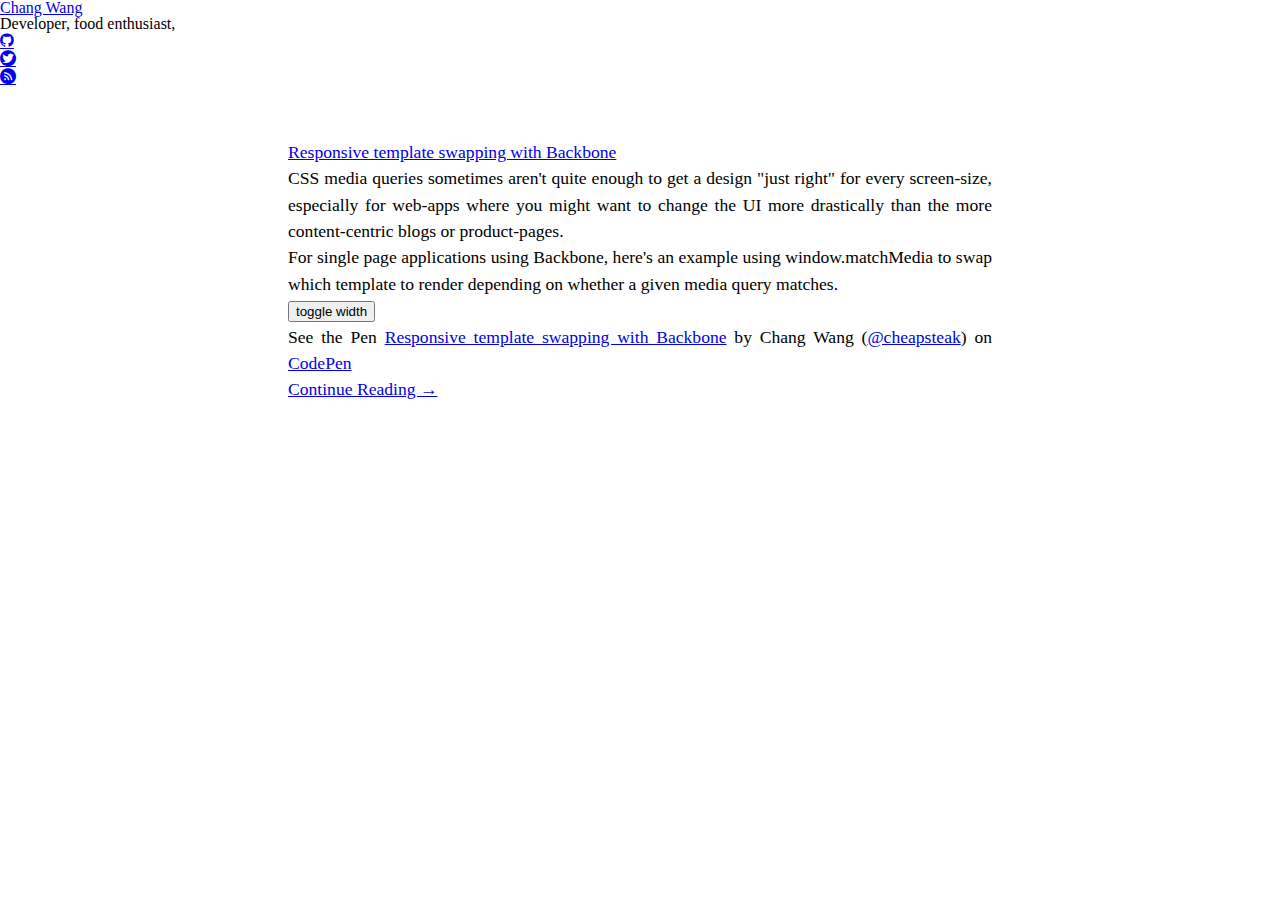
==== index.html @ 0e1cead6 "initial commit" ====
<!DOCTYPE html>
<html lang="en-us">
<head>
  <meta charset="utf-8">
  <meta http-equiv="X-UA-Compatible" content="IE=edge,chrome=1">
  <title>Guides and musings of a front end developer</title>
  <meta name="author" content="Chang Wang" />
  <link rel="stylesheet" href="/css/syntax.css" type="text/css" />
  <link rel="stylesheet" href="/css/screen.css" type="text/css" media="screen, projection" />

   <!-- Typekit -->
   <!--
   <script type="text/javascript" src="http://use.typekit.com/jpd0pfm.js"></script>
   <script type="text/javascript">try{Typekit.load();}catch(e){}</script>
    -->
  <script>
    (function(i,s,o,g,r,a,m){i['GoogleAnalyticsObject']=r;i[r]=i[r]||function(){
    (i[r].q=i[r].q||[]).push(arguments)},i[r].l=1*new Date();a=s.createElement(o),
    m=s.getElementsByTagName(o)[0];a.async=1;a.src=g;m.parentNode.insertBefore(a,m)
    })(window,document,'script','//www.google-analytics.com/analytics.js','ga');

    ga('create', 'UA-43310033-1', 'cheapsteak.net');
    ga('send', 'pageview');

  </script>
</head>
<body>
  <header class="header">
      <hgroup class="header-text">
        <h1 class="header-name"><a class="home-link" href="/">Chang Wang</a></h1>
        <h2 class="header-description">Developer, food enthusiast, </h2>
      </hgroup>
      <section class="header-social">
        <ul class="social-icons">
          <li class="github"><a class="icon-github" href="http://github.com/cheapsteak"></a></li>
          <li class="twitter"><a class="icon-twitter" href="http://twitter.com/cheapsteak"></a></li>
          <li class="rss"><a class="icon-rss" href="/atom.xml"></a> </li>
        </ul>
      </section>
  </header>

  <main class="main">
    <div id="home">
  <ul class="posts">
    
      <li>
        <header>
            <a href="/2013/09/13/responsive-template-swapping-with-backbone">Responsive template swapping with Backbone</a>
        </header>
        <section>
            <p>CSS media queries sometimes aren't quite enough to get a design "just right" for every screen-size, especially for web-apps where you might want to change the UI more drastically than the more content-centric blogs or product-pages.</p>

<p>For single page applications using Backbone, here's an example using <code>window.matchMedia</code> to swap which template to render depending on whether a given media query matches.</p>

<p><button class="class-toggler" data-target="#cp_embed_nBulI" data-class="expanded">toggle width</button></p>

<p data-height="350" data-theme-id="0" data-slug-hash="nBulI" data-user="cheapsteak" data-default-tab="result" class='codepen'>See the Pen <a href='http://codepen.io/cheapsteak/pen/nBulI'>Responsive template swapping with Backbone</a> by Chang Wang (<a href='http://codepen.io/cheapsteak'>@cheapsteak</a>) on <a href='http://codepen.io'>CodePen</a></p>


<script async src="http://codepen.io/assets/embed/ei.js"></script>


<p><script>window.jQuery || document.write('<script src="/js/jquery.min.js">\u003c\/script>')</script>
<script>
    $('.class-toggler').click(function () {
        var target = $(this).data('target'),
            className = $(this).data('class');
        $(target)
            .addClass('ease-in-out-back force-acceleration')
            .toggleClass(className);
        $(this).toggleClass('active');
    });
</script>

            <a class="read_more" title="Responsive template swapping with Backbone" href="/2013/09/13/responsive-template-swapping-with-backbone">Continue Reading →</a>
        </section>
      </li>
    
  </ul>
</div>

  </main>

</body>
</html>
---- css/syntax.css ----
.highlight .hll { background-color: #ffffcc }
.highlight .c { color: #008800; font-style: italic } /* Comment */
.highlight .err { border: 1px solid #FF0000 } /* Error */
.highlight .k { color: #AA22FF; font-weight: bold } /* Keyword */
.highlight .o { color: #666666 } /* Operator */
.highlight .cm { color: #008800; font-style: italic } /* Comment.Multiline */
.highlight .cp { color: #008800 } /* Comment.Preproc */
.highlight .c1 { color: #008800; font-style: italic } /* Comment.Single */
.highlight .cs { color: #008800; font-weight: bold } /* Comment.Special */
.highlight .gd { color: #A00000 } /* Generic.Deleted */
.highlight .ge { font-style: italic } /* Generic.Emph */
.highlight .gr { color: #FF0000 } /* Generic.Error */
.highlight .gh { color: #000080; font-weight: bold } /* Generic.Heading */
.highlight .gi { color: #00A000 } /* Generic.Inserted */
.highlight .go { color: #808080 } /* Generic.Output */
.highlight .gp { color: #000080; font-weight: bold } /* Generic.Prompt */
.highlight .gs { font-weight: bold } /* Generic.Strong */
.highlight .gu { color: #800080; font-weight: bold } /* Generic.Subheading */
.highlight .gt { color: #0040D0 } /* Generic.Traceback */
.highlight .kc { color: #AA22FF; font-weight: bold } /* Keyword.Constant */
.highlight .kd { color: #AA22FF; font-weight: bold } /* Keyword.Declaration */
.highlight .kn { color: #AA22FF; font-weight: bold } /* Keyword.Namespace */
.highlight .kp { color: #AA22FF } /* Keyword.Pseudo */
.highlight .kr { color: #AA22FF; font-weight: bold } /* Keyword.Reserved */
.highlight .kt { color: #00BB00; font-weight: bold } /* Keyword.Type */
.highlight .m { color: #666666 } /* Literal.Number */
.highlight .s { color: #BB4444 } /* Literal.String */
.highlight .na { color: #BB4444 } /* Name.Attribute */
.highlight .nb { color: #AA22FF } /* Name.Builtin */
.highlight .nc { color: #0000FF } /* Name.Class */
.highlight .no { color: #880000 } /* Name.Constant */
.highlight .nd { color: #AA22FF } /* Name.Decorator */
.highlight .ni { color: #999999; font-weight: bold } /* Name.Entity */
.highlight .ne { color: #D2413A; font-weight: bold } /* Name.Exception */
.highlight .nf { color: #00A000 } /* Name.Function */
.highlight .nl { color: #A0A000 } /* Name.Label */
.highlight .nn { color: #0000FF; font-weight: bold } /* Name.Namespace */
.highlight .nt { color: #008000; font-weight: bold } /* Name.Tag */
.highlight .nv { color: #B8860B } /* Name.Variable */
.highlight .ow { color: #AA22FF; font-weight: bold } /* Operator.Word */
.highlight .w { color: #bbbbbb } /* Text.Whitespace */
.highlight .mf { color: #666666 } /* Literal.Number.Float */
.highlight .mh { color: #666666 } /* Literal.Number.Hex */
.highlight .mi { color: #666666 } /* Literal.Number.Integer */
.highlight .mo { color: #666666 } /* Literal.Number.Oct */
.highlight .sb { color: #BB4444 } /* Literal.String.Backtick */
.highlight .sc { color: #BB4444 } /* Literal.String.Char */
.highlight .sd { color: #BB4444; font-style: italic } /* Literal.String.Doc */
.highlight .s2 { color: #BB4444 } /* Literal.String.Double */
.highlight .se { color: #BB6622; font-weight: bold } /* Literal.String.Escape */
.highlight .sh { color: #BB4444 } /* Literal.String.Heredoc */
.highlight .si { color: #BB6688; font-weight: bold } /* Literal.String.Interpol */
.highlight .sx { color: #008000 } /* Literal.String.Other */
.highlight .sr { color: #BB6688 } /* Literal.String.Regex */
.highlight .s1 { color: #BB4444 } /* Literal.String.Single */
.highlight .ss { color: #B8860B } /* Literal.String.Symbol */
.highlight .bp { color: #AA22FF } /* Name.Builtin.Pseudo */
.highlight .vc { color: #B8860B } /* Name.Variable.Class */
.highlight .vg { color: #B8860B } /* Name.Variable.Global */
.highlight .vi { color: #B8860B } /* Name.Variable.Instance */
.highlight .il { color: #666666 } /* Literal.Number.Integer.Long */
---- css/screen.css ----
/* line 17, C:/Ruby200-x64/lib/ruby/gems/2.0.0/gems/compass-0.12.2/frameworks/compass/stylesheets/compass/reset/_utilities.scss */
html, body, div, span, applet, object, iframe,
h1, h2, h3, h4, h5, h6, p, blockquote, pre,
a, abbr, acronym, address, big, cite, code,
del, dfn, em, img, ins, kbd, q, s, samp,
small, strike, strong, sub, sup, tt, var,
b, u, i, center,
dl, dt, dd, ol, ul, li,
fieldset, form, label, legend,
table, caption, tbody, tfoot, thead, tr, th, td,
article, aside, canvas, details, embed,
figure, figcaption, footer, header, hgroup,
menu, nav, output, ruby, section, summary,
time, mark, audio, video {
  margin: 0;
  padding: 0;
  border: 0;
  font: inherit;
  font-size: 100%;
  vertical-align: baseline;
}

/* line 22, C:/Ruby200-x64/lib/ruby/gems/2.0.0/gems/compass-0.12.2/frameworks/compass/stylesheets/compass/reset/_utilities.scss */
html {
  line-height: 1;
}

/* line 24, C:/Ruby200-x64/lib/ruby/gems/2.0.0/gems/compass-0.12.2/frameworks/compass/stylesheets/compass/reset/_utilities.scss */
ol, ul {
  list-style: none;
}

/* line 26, C:/Ruby200-x64/lib/ruby/gems/2.0.0/gems/compass-0.12.2/frameworks/compass/stylesheets/compass/reset/_utilities.scss */
table {
  border-collapse: collapse;
  border-spacing: 0;
}

/* line 28, C:/Ruby200-x64/lib/ruby/gems/2.0.0/gems/compass-0.12.2/frameworks/compass/stylesheets/compass/reset/_utilities.scss */
caption, th, td {
  text-align: left;
  font-weight: normal;
  vertical-align: middle;
}

/* line 30, C:/Ruby200-x64/lib/ruby/gems/2.0.0/gems/compass-0.12.2/frameworks/compass/stylesheets/compass/reset/_utilities.scss */
q, blockquote {
  quotes: none;
}
/* line 103, C:/Ruby200-x64/lib/ruby/gems/2.0.0/gems/compass-0.12.2/frameworks/compass/stylesheets/compass/reset/_utilities.scss */
q:before, q:after, blockquote:before, blockquote:after {
  content: "";
  content: none;
}

/* line 32, C:/Ruby200-x64/lib/ruby/gems/2.0.0/gems/compass-0.12.2/frameworks/compass/stylesheets/compass/reset/_utilities.scss */
a img {
  border: none;
}

/* line 116, C:/Ruby200-x64/lib/ruby/gems/2.0.0/gems/compass-0.12.2/frameworks/compass/stylesheets/compass/reset/_utilities.scss */
article, aside, details, figcaption, figure, footer, header, hgroup, menu, nav, section, summary {
  display: block;
}

@font-face {
  font-family: 'icomoon';
  src: url("fonts/icomoon.eot");
}

@font-face {
  font-family: 'icomoon';
  src: url([data-uri]) format("woff"), url([data-uri]) format("truetype");
  font-weight: normal;
  font-style: normal;
}

/* Use the following CSS code if you want to have a class per icon */
/*
Instead of a list of all class selectors,
you can use the generic selector below, but it's slower:
[class*="icon-"] {
*/
/* line 19, ../sass/icon-fonts.scss */
.icon-twitter, .icon-rss, .icon-github {
  font-family: 'icomoon';
  speak: none;
  font-style: normal;
  font-weight: normal;
  font-variant: normal;
  text-transform: none;
  line-height: 1;
  -webkit-font-smoothing: antialiased;
}

/* line 29, ../sass/icon-fonts.scss */
.icon-twitter:before {
  content: "\e000";
}

/* line 32, ../sass/icon-fonts.scss */
.icon-rss:before {
  content: "\e001";
}

/* line 35, ../sass/icon-fonts.scss */
.icon-github:before {
  content: "\f09b";
}

/* line 5, ../sass/screen.sass */
.visuallyhidden {
  border: 0;
  clip: rect(0 0 0 0);
  height: 1px;
  margin: -1px;
  overflow: hidden;
  padding: 0;
  position: absolute;
  width: 1px;
}

/* line 15, ../sass/screen.sass */
.force-acceleration {
  -webkit-transform: translate3d(0, 0, 0);
  -moz-transform: translate3d(0, 0, 0);
  -ms-transform: translate3d(0, 0, 0);
  -o-transform: translate3d(0, 0, 0);
  transform: translate3d(0, 0, 0);
}

/* line 17, ../sass/screen.sass */
.ease-in-out-back {
  -webkit-transition: all 450ms cubic-bezier(0.68, -0.55, 0.265, 1.55);
  -moz-transition: all 450ms cubic-bezier(0.68, -0.55, 0.265, 1.55);
  -o-transition: all 450ms cubic-bezier(0.68, -0.55, 0.265, 1.55);
  transition: all 450ms cubic-bezier(0.68, -0.55, 0.265, 1.55);
}

/* line 19, ../sass/screen.sass */
.expanded {
  width: 126% !important;
  margin-left: -13%;
}

/* Site */
/* line 25, ../sass/screen.sass */
.main {
  font-size: 110%;
  text-align: justify;
  width: 40em;
  margin: 3em auto 2em auto;
  line-height: 1.5em;
}

/* Posts */
/* line 35, ../sass/screen.sass */
#post pre {
  background-color: whitesmoke;
  padding: 0.8em;
}
/* line 40, ../sass/screen.sass */
#post ul, #post ol {
  margin-left: 1.35em;
}
/* line 42, ../sass/screen.sass */
#post code {
  border: 1px solid #dddddd;
  font-size: 85%;
  padding: 0 0.2em;
}
/* line 46, ../sass/screen.sass */
#post pre code {
  border: none;
}

/* line 49, ../sass/screen.sass */
#related {
  margin-top: 2em;
}
/* line 51, ../sass/screen.sass */
#related h2 {
  margin-bottom: 1em;
}
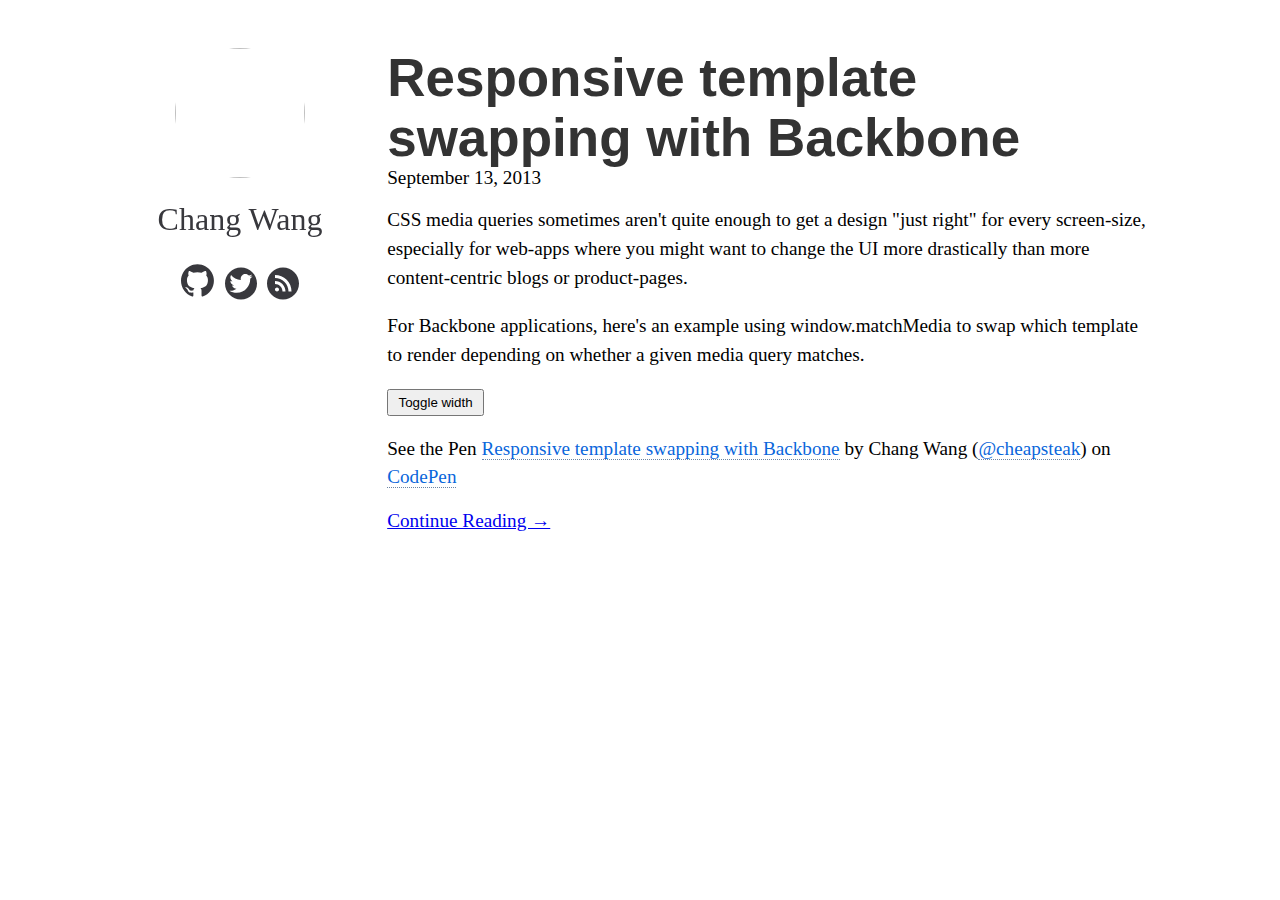
==== commit dc0e7dcd: "completed design for wide resolutions" ====
--- a/index.html
+++ b/index.html
@@ -3,7 +3,7 @@
 <head>
   <meta charset="utf-8">
   <meta http-equiv="X-UA-Compatible" content="IE=edge,chrome=1">
-  <title>Guides and musings of a front end developer</title>
+  <title>Chang Wang - applications craftsman, tinkerer, food enthusiast &mdash; CheapSteak.net </title>
   <meta name="author" content="Chang Wang" />
   <link rel="stylesheet" href="/css/syntax.css" type="text/css" />
   <link rel="stylesheet" href="/css/screen.css" type="text/css" media="screen, projection" />
@@ -23,36 +23,34 @@
     ga('send', 'pageview');
 
   </script>
+  <script type="text/javascript" src="//use.typekit.net/ogq1nyq.js"></script>
+  <script type="text/javascript">try{Typekit.load();}catch(e){}</script>
 </head>
 <body>
-  <header class="header">
-      <hgroup class="header-text">
-        <h1 class="header-name"><a class="home-link" href="/">Chang Wang</a></h1>
-        <h2 class="header-description">Developer, food enthusiast, </h2>
-      </hgroup>
-      <section class="header-social">
+  <div class="site-wrapper">
+    <header class="site-header">
+        <div class="avatar-holder">
+          <a href="/"><img alt="" src="http://www.gravatar.com/avatar/7107daea85a92f08a890d6c268142043.png?size=260" class="avatar"></a>
+        </div>
+        <h1 class="heading"><a class="home-link" href="/">Chang Wang</a></h1>
         <ul class="social-icons">
           <li class="github"><a class="icon-github" href="http://github.com/cheapsteak"></a></li>
           <li class="twitter"><a class="icon-twitter" href="http://twitter.com/cheapsteak"></a></li>
           <li class="rss"><a class="icon-rss" href="/atom.xml"></a> </li>
         </ul>
-      </section>
-  </header>
+    </header>
+    <section class="main">
+          
+      <article>
+        <header>
+            <h1><a href="/2013/09/13/responsive-template-swapping-with-backbone">Responsive template swapping with Backbone</a></h1>
+            <time>September 13, 2013</time>
+        </header>
+            <p>CSS media queries sometimes aren't quite enough to get a design "just right" for every screen-size, especially for web-apps where you might want to change the UI more drastically than more content-centric blogs or product-pages.</p>
 
-  <main class="main">
-    <div id="home">
-  <ul class="posts">
-    
-      <li>
-        <header>
-            <a href="/2013/09/13/responsive-template-swapping-with-backbone">Responsive template swapping with Backbone</a>
-        </header>
-        <section>
-            <p>CSS media queries sometimes aren't quite enough to get a design "just right" for every screen-size, especially for web-apps where you might want to change the UI more drastically than the more content-centric blogs or product-pages.</p>
+<p>For Backbone applications, here's an example using <code>window.matchMedia</code> to swap which template to render depending on whether a given media query matches.</p>
 
-<p>For single page applications using Backbone, here's an example using <code>window.matchMedia</code> to swap which template to render depending on whether a given media query matches.</p>
-
-<p><button class="class-toggler" data-target="#cp_embed_nBulI" data-class="expanded">toggle width</button></p>
+<p><button class="class-toggler hide-small" data-target="#cp_embed_nBulI" data-class="contracted">Toggle width</button></p>
 
 <p data-height="350" data-theme-id="0" data-slug-hash="nBulI" data-user="cheapsteak" data-default-tab="result" class='codepen'>See the Pen <a href='http://codepen.io/cheapsteak/pen/nBulI'>Responsive template swapping with Backbone</a> by Chang Wang (<a href='http://codepen.io/cheapsteak'>@cheapsteak</a>) on <a href='http://codepen.io'>CodePen</a></p>
 
@@ -60,26 +58,33 @@
 <script async src="http://codepen.io/assets/embed/ei.js"></script>
 
 
-<p><script>window.jQuery || document.write('<script src="/js/jquery.min.js">\u003c\/script>')</script>
 <script>
-    $('.class-toggler').click(function () {
-        var target = $(this).data('target'),
-            className = $(this).data('class');
-        $(target)
-            .addClass('ease-in-out-back force-acceleration')
-            .toggleClass(className);
-        $(this).toggleClass('active');
+    window.deferreds = window.deferreds || [];
+    window.deferreds.push(function () {
+        $('.class-toggler').click(function () {
+            var target = $(this).data('target'),
+                className = $(this).data('class');
+            $(target)
+                .addClass('ease-in-out-back force-acceleration')
+                .toggleClass(className);
+            $(this).toggleClass('active');
+        });
     });
 </script>
 
+
+
             <a class="read_more" title="Responsive template swapping with Backbone" href="/2013/09/13/responsive-template-swapping-with-backbone">Continue Reading →</a>
-        </section>
-      </li>
+      </article>
     
-  </ul>
-</div>
-
-  </main>
-
+    </section>
+  </div>
+<script src="//ajax.googleapis.com/ajax/libs/jquery/1.10.2/jquery.min.js"></script>
+<script>
+  window.jQuery || document.write('<script src="/js/jquery.min.js">\u003c\/script>')
+  if (window.deferreds) {
+    $.each(window.deferreds, function (i, fn) { fn(); });
+  }
+</script>
 </body>
 </html>
--- a/css/syntax.css
+++ b/css/syntax.css
@@ -1,61 +1,69 @@
 .highlight .hll { background-color: #ffffcc }
-.highlight .c { color: #008800; font-style: italic } /* Comment */
-.highlight .err { border: 1px solid #FF0000 } /* Error */
-.highlight .k { color: #AA22FF; font-weight: bold } /* Keyword */
-.highlight .o { color: #666666 } /* Operator */
-.highlight .cm { color: #008800; font-style: italic } /* Comment.Multiline */
-.highlight .cp { color: #008800 } /* Comment.Preproc */
-.highlight .c1 { color: #008800; font-style: italic } /* Comment.Single */
-.highlight .cs { color: #008800; font-weight: bold } /* Comment.Special */
-.highlight .gd { color: #A00000 } /* Generic.Deleted */
-.highlight .ge { font-style: italic } /* Generic.Emph */
-.highlight .gr { color: #FF0000 } /* Generic.Error */
+.highlight .c { color: #8f5902; font-style: italic } /* Comment */
+.highlight .err { color: #a40000; border: 1px solid #ef2929 } /* Error */
+.highlight .g { color: #000000 } /* Generic */
+.highlight .k { color: #204a87; font-weight: bold } /* Keyword */
+.highlight .l { color: #000000 } /* Literal */
+.highlight .n { color: #000000 } /* Name */
+.highlight .o { color: #ce5c00; font-weight: bold } /* Operator */
+.highlight .x { color: #000000 } /* Other */
+.highlight .p { color: #000000; font-weight: bold } /* Punctuation */
+.highlight .cm { color: #8f5902; font-style: italic } /* Comment.Multiline */
+.highlight .cp { color: #8f5902; font-style: italic } /* Comment.Preproc */
+.highlight .c1 { color: #8f5902; font-style: italic } /* Comment.Single */
+.highlight .cs { color: #8f5902; font-style: italic } /* Comment.Special */
+.highlight .gd { color: #a40000 } /* Generic.Deleted */
+.highlight .ge { color: #000000; font-style: italic } /* Generic.Emph */
+.highlight .gr { color: #ef2929 } /* Generic.Error */
 .highlight .gh { color: #000080; font-weight: bold } /* Generic.Heading */
 .highlight .gi { color: #00A000 } /* Generic.Inserted */
-.highlight .go { color: #808080 } /* Generic.Output */
-.highlight .gp { color: #000080; font-weight: bold } /* Generic.Prompt */
-.highlight .gs { font-weight: bold } /* Generic.Strong */
+.highlight .go { color: #000000; font-style: italic } /* Generic.Output */
+.highlight .gp { color: #8f5902 } /* Generic.Prompt */
+.highlight .gs { color: #000000; font-weight: bold } /* Generic.Strong */
 .highlight .gu { color: #800080; font-weight: bold } /* Generic.Subheading */
-.highlight .gt { color: #0040D0 } /* Generic.Traceback */
-.highlight .kc { color: #AA22FF; font-weight: bold } /* Keyword.Constant */
-.highlight .kd { color: #AA22FF; font-weight: bold } /* Keyword.Declaration */
-.highlight .kn { color: #AA22FF; font-weight: bold } /* Keyword.Namespace */
-.highlight .kp { color: #AA22FF } /* Keyword.Pseudo */
-.highlight .kr { color: #AA22FF; font-weight: bold } /* Keyword.Reserved */
-.highlight .kt { color: #00BB00; font-weight: bold } /* Keyword.Type */
-.highlight .m { color: #666666 } /* Literal.Number */
-.highlight .s { color: #BB4444 } /* Literal.String */
-.highlight .na { color: #BB4444 } /* Name.Attribute */
-.highlight .nb { color: #AA22FF } /* Name.Builtin */
-.highlight .nc { color: #0000FF } /* Name.Class */
-.highlight .no { color: #880000 } /* Name.Constant */
-.highlight .nd { color: #AA22FF } /* Name.Decorator */
-.highlight .ni { color: #999999; font-weight: bold } /* Name.Entity */
-.highlight .ne { color: #D2413A; font-weight: bold } /* Name.Exception */
-.highlight .nf { color: #00A000 } /* Name.Function */
-.highlight .nl { color: #A0A000 } /* Name.Label */
-.highlight .nn { color: #0000FF; font-weight: bold } /* Name.Namespace */
-.highlight .nt { color: #008000; font-weight: bold } /* Name.Tag */
-.highlight .nv { color: #B8860B } /* Name.Variable */
-.highlight .ow { color: #AA22FF; font-weight: bold } /* Operator.Word */
-.highlight .w { color: #bbbbbb } /* Text.Whitespace */
-.highlight .mf { color: #666666 } /* Literal.Number.Float */
-.highlight .mh { color: #666666 } /* Literal.Number.Hex */
-.highlight .mi { color: #666666 } /* Literal.Number.Integer */
-.highlight .mo { color: #666666 } /* Literal.Number.Oct */
-.highlight .sb { color: #BB4444 } /* Literal.String.Backtick */
-.highlight .sc { color: #BB4444 } /* Literal.String.Char */
-.highlight .sd { color: #BB4444; font-style: italic } /* Literal.String.Doc */
-.highlight .s2 { color: #BB4444 } /* Literal.String.Double */
-.highlight .se { color: #BB6622; font-weight: bold } /* Literal.String.Escape */
-.highlight .sh { color: #BB4444 } /* Literal.String.Heredoc */
-.highlight .si { color: #BB6688; font-weight: bold } /* Literal.String.Interpol */
-.highlight .sx { color: #008000 } /* Literal.String.Other */
-.highlight .sr { color: #BB6688 } /* Literal.String.Regex */
-.highlight .s1 { color: #BB4444 } /* Literal.String.Single */
-.highlight .ss { color: #B8860B } /* Literal.String.Symbol */
-.highlight .bp { color: #AA22FF } /* Name.Builtin.Pseudo */
-.highlight .vc { color: #B8860B } /* Name.Variable.Class */
-.highlight .vg { color: #B8860B } /* Name.Variable.Global */
-.highlight .vi { color: #B8860B } /* Name.Variable.Instance */
-.highlight .il { color: #666666 } /* Literal.Number.Integer.Long */+.highlight .gt { color: #a40000; font-weight: bold } /* Generic.Traceback */
+.highlight .kc { color: #204a87; font-weight: bold } /* Keyword.Constant */
+.highlight .kd { color: #204a87; font-weight: bold } /* Keyword.Declaration */
+.highlight .kn { color: #204a87; font-weight: bold } /* Keyword.Namespace */
+.highlight .kp { color: #204a87; font-weight: bold } /* Keyword.Pseudo */
+.highlight .kr { color: #204a87; font-weight: bold } /* Keyword.Reserved */
+.highlight .kt { color: #204a87; font-weight: bold } /* Keyword.Type */
+.highlight .ld { color: #000000 } /* Literal.Date */
+.highlight .m { color: #0000cf; font-weight: bold } /* Literal.Number */
+.highlight .s { color: #4e9a06 } /* Literal.String */
+.highlight .na { color: #c4a000 } /* Name.Attribute */
+.highlight .nb { color: #204a87 } /* Name.Builtin */
+.highlight .nc { color: #000000 } /* Name.Class */
+.highlight .no { color: #000000 } /* Name.Constant */
+.highlight .nd { color: #5c35cc; font-weight: bold } /* Name.Decorator */
+.highlight .ni { color: #ce5c00 } /* Name.Entity */
+.highlight .ne { color: #cc0000; font-weight: bold } /* Name.Exception */
+.highlight .nf { color: #000000 } /* Name.Function */
+.highlight .nl { color: #f57900 } /* Name.Label */
+.highlight .nn { color: #000000 } /* Name.Namespace */
+.highlight .nx { color: #000000 } /* Name.Other */
+.highlight .py { color: #000000 } /* Name.Property */
+.highlight .nt { color: #204a87; font-weight: bold } /* Name.Tag */
+.highlight .nv { color: #000000 } /* Name.Variable */
+.highlight .ow { color: #204a87; font-weight: bold } /* Operator.Word */
+.highlight .w { color: #f8f8f8; text-decoration: underline } /* Text.Whitespace */
+.highlight .mf { color: #0000cf; font-weight: bold } /* Literal.Number.Float */
+.highlight .mh { color: #0000cf; font-weight: bold } /* Literal.Number.Hex */
+.highlight .mi { color: #0000cf; font-weight: bold } /* Literal.Number.Integer */
+.highlight .mo { color: #0000cf; font-weight: bold } /* Literal.Number.Oct */
+.highlight .sb { color: #4e9a06 } /* Literal.String.Backtick */
+.highlight .sc { color: #4e9a06 } /* Literal.String.Char */
+.highlight .sd { color: #8f5902; font-style: italic } /* Literal.String.Doc */
+.highlight .s2 { color: #4e9a06 } /* Literal.String.Double */
+.highlight .se { color: #4e9a06 } /* Literal.String.Escape */
+.highlight .sh { color: #4e9a06 } /* Literal.String.Heredoc */
+.highlight .si { color: #4e9a06 } /* Literal.String.Interpol */
+.highlight .sx { color: #4e9a06 } /* Literal.String.Other */
+.highlight .sr { color: #4e9a06 } /* Literal.String.Regex */
+.highlight .s1 { color: #4e9a06 } /* Literal.String.Single */
+.highlight .ss { color: #4e9a06 } /* Literal.String.Symbol */
+.highlight .bp { color: #3465a4 } /* Name.Builtin.Pseudo */
+.highlight .vc { color: #000000 } /* Name.Variable.Class */
+.highlight .vg { color: #000000 } /* Name.Variable.Global */
+.highlight .vi { color: #000000 } /* Name.Variable.Instance */
+.highlight .il { color: #0000cf; font-weight: bold } /* Literal.Number.Integer.Long */--- a/css/screen.css
+++ b/css/screen.css
@@ -108,7 +108,27 @@
   content: "\f09b";
 }
 
-/* line 5, ../sass/screen.sass */
+/* line 9, ../sass/screen.sass */
+* {
+  box-sizing: border-box;
+}
+
+/* line 11, ../sass/screen.sass */
+p {
+  margin: 1em 0;
+}
+
+/* line 13, ../sass/screen.sass */
+em {
+  font-style: italic;
+}
+
+/* line 15, ../sass/screen.sass */
+body {
+  font-family: "ff-tisa-web-pro", Georgia, Cambria, "Times New Roman", Times, serif;
+}
+
+/* line 18, ../sass/screen.sass */
 .visuallyhidden {
   border: 0;
   clip: rect(0 0 0 0);
@@ -120,7 +140,18 @@
   width: 1px;
 }
 
-/* line 15, ../sass/screen.sass */
+/* line 27, ../sass/screen.sass */
+.hide-small {
+  display: inherit;
+}
+@media (max-width: 44.375em) {
+  /* line 27, ../sass/screen.sass */
+  .hide-small {
+    display: none;
+  }
+}
+
+/* line 33, ../sass/screen.sass */
 .force-acceleration {
   -webkit-transform: translate3d(0, 0, 0);
   -moz-transform: translate3d(0, 0, 0);
@@ -129,7 +160,7 @@
   transform: translate3d(0, 0, 0);
 }
 
-/* line 17, ../sass/screen.sass */
+/* line 35, ../sass/screen.sass */
 .ease-in-out-back {
   -webkit-transition: all 450ms cubic-bezier(0.68, -0.55, 0.265, 1.55);
   -moz-transition: all 450ms cubic-bezier(0.68, -0.55, 0.265, 1.55);
@@ -137,48 +168,135 @@
   transition: all 450ms cubic-bezier(0.68, -0.55, 0.265, 1.55);
 }
 
-/* line 19, ../sass/screen.sass */
+/* line 37, ../sass/screen.sass */
 .expanded {
   width: 126% !important;
   margin-left: -13%;
 }
 
+/* line 40, ../sass/screen.sass */
+.contracted {
+  width: 76% !important;
+  margin-left: 12%;
+}
+
 /* Site */
-/* line 25, ../sass/screen.sass */
-.main {
-  font-size: 110%;
-  text-align: justify;
-  width: 40em;
-  margin: 3em auto 2em auto;
+/* line 45, ../sass/screen.sass */
+.site-wrapper {
+  width: 90%;
+  max-width: 66em;
+  margin: 3em auto 2em;
+  padding-left: 16em;
+}
+
+/* line 51, ../sass/screen.sass */
+.site-header {
+  position: fixed;
+  width: 16em;
+  margin: auto;
+  margin-left: -16em;
+  text-align: center;
+}
+/* line 57, ../sass/screen.sass */
+.site-header a {
+  text-decoration: none;
+  color: #38383d;
+}
+/* line 60, ../sass/screen.sass */
+.site-header .heading {
+  font-size: 2em;
+  margin-top: 0.7em;
+}
+/* line 63, ../sass/screen.sass */
+.site-header .social-icons {
+  margin-top: 2em;
+}
+/* line 65, ../sass/screen.sass */
+.site-header .social-icons li {
+  font-size: 2em;
+  display: inline-block;
+}
+/* line 68, ../sass/screen.sass */
+.site-header .social-icons li + li {
+  margin-left: 0.2em;
+}
+/* line 70, ../sass/screen.sass */
+.site-header .social-icons li .icon-github {
+  font-size: 1.2em;
+  line-height: 0.7em;
+  display: block;
+}
+
+/* line 74, ../sass/screen.sass */
+.avatar {
+  width: 130px;
+  height: 130px;
+  border-radius: 50%;
+}
+
+/* line 80, ../sass/screen.sass */
+.main article {
+  font-size: 120%;
+  margin: 0 1em;
+}
+/* line 83, ../sass/screen.sass */
+.main article p {
   line-height: 1.5em;
 }
+/* line 85, ../sass/screen.sass */
+.main article p a {
+  color: #0a66db;
+  border-bottom: 1px dotted #6b85a5;
+  text-decoration: none;
+}
+/* line 89, ../sass/screen.sass */
+.main h1 {
+  color: #333333;
+  font-family: "proxima-nova", sans-serif;
+  font-size: 2.76em;
+  font-weight: 800;
+  text-align: left;
+  line-height: 1.13em;
+}
+/* line 96, ../sass/screen.sass */
+.main h1 a {
+  text-decoration: none;
+  color: #333333;
+}
+/* line 99, ../sass/screen.sass */
+.main button {
+  padding: 0.3em 0.7em;
+}
 
 /* Posts */
-/* line 35, ../sass/screen.sass */
+/* line 105, ../sass/screen.sass */
 #post pre {
   background-color: whitesmoke;
   padding: 0.8em;
-}
-/* line 40, ../sass/screen.sass */
+  overflow: auto;
+}
+/* line 109, ../sass/screen.sass */
 #post ul, #post ol {
   margin-left: 1.35em;
 }
-/* line 42, ../sass/screen.sass */
+/* line 111, ../sass/screen.sass */
 #post code {
   border: 1px solid #dddddd;
-  font-size: 85%;
+  font-size: 0.85em;
   padding: 0 0.2em;
-}
-/* line 46, ../sass/screen.sass */
+  font-family: monospace;
+  line-height: 1.4;
+}
+/* line 118, ../sass/screen.sass */
 #post pre code {
   border: none;
 }
 
-/* line 49, ../sass/screen.sass */
+/* line 121, ../sass/screen.sass */
 #related {
   margin-top: 2em;
 }
-/* line 51, ../sass/screen.sass */
+/* line 123, ../sass/screen.sass */
 #related h2 {
   margin-bottom: 1em;
 }
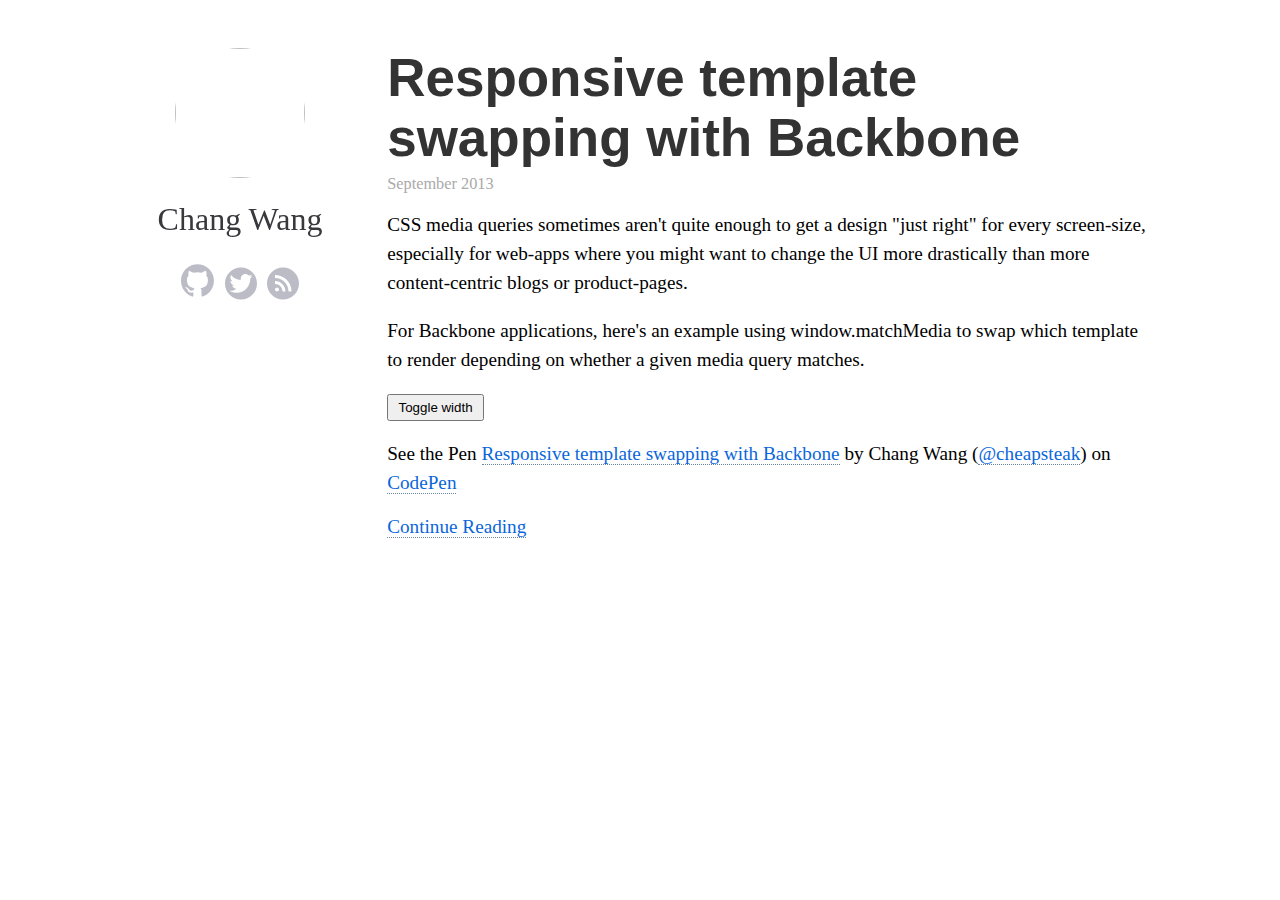
==== commit 4ce38e5b: "changed directory structure, modified design" ====
--- a/index.html
+++ b/index.html
@@ -43,8 +43,8 @@
           
       <article>
         <header>
-            <h1><a href="/2013/09/13/responsive-template-swapping-with-backbone">Responsive template swapping with Backbone</a></h1>
-            <time>September 13, 2013</time>
+            <h1><a href="/posts/responsive-template-swapping-with-backbone">Responsive template swapping with Backbone</a></h1>
+            <time>September 2013</time>
         </header>
             <p>CSS media queries sometimes aren't quite enough to get a design "just right" for every screen-size, especially for web-apps where you might want to change the UI more drastically than more content-centric blogs or product-pages.</p>
 
@@ -74,7 +74,7 @@
 
 
 
-            <a class="read_more" title="Responsive template swapping with Backbone" href="/2013/09/13/responsive-template-swapping-with-backbone">Continue Reading →</a>
+            <a class="read-more" title="Responsive template swapping with Backbone" href="/posts/responsive-template-swapping-with-backbone">Continue Reading</a>
       </article>
     
     </section>
--- a/css/screen.css
+++ b/css/screen.css
@@ -114,21 +114,26 @@
 }
 
 /* line 11, ../sass/screen.sass */
+a {
+  text-decoration: none;
+}
+
+/* line 13, ../sass/screen.sass */
 p {
   margin: 1em 0;
 }
 
-/* line 13, ../sass/screen.sass */
+/* line 15, ../sass/screen.sass */
 em {
   font-style: italic;
 }
 
-/* line 15, ../sass/screen.sass */
+/* line 17, ../sass/screen.sass */
 body {
   font-family: "ff-tisa-web-pro", Georgia, Cambria, "Times New Roman", Times, serif;
 }
 
-/* line 18, ../sass/screen.sass */
+/* line 20, ../sass/screen.sass */
 .visuallyhidden {
   border: 0;
   clip: rect(0 0 0 0);
@@ -140,18 +145,23 @@
   width: 1px;
 }
 
-/* line 27, ../sass/screen.sass */
+/* line 29, ../sass/screen.sass */
 .hide-small {
   display: inherit;
 }
 @media (max-width: 44.375em) {
-  /* line 27, ../sass/screen.sass */
+  /* line 29, ../sass/screen.sass */
   .hide-small {
     display: none;
   }
 }
 
-/* line 33, ../sass/screen.sass */
+/* line 34, ../sass/screen.sass */
+.dotted-underline, .main article p a, .read-more {
+  border-bottom: 1px dotted #6b85a5;
+}
+
+/* line 36, ../sass/screen.sass */
 .force-acceleration {
   -webkit-transform: translate3d(0, 0, 0);
   -moz-transform: translate3d(0, 0, 0);
@@ -160,7 +170,15 @@
   transform: translate3d(0, 0, 0);
 }
 
-/* line 35, ../sass/screen.sass */
+/* line 38, ../sass/screen.sass */
+.ease-in-out, .site-header .social-icons a {
+  -webkit-transition: all 200ms ease-in-out;
+  -moz-transition: all 200ms ease-in-out;
+  -o-transition: all 200ms ease-in-out;
+  transition: all 200ms ease-in-out;
+}
+
+/* line 40, ../sass/screen.sass */
 .ease-in-out-back {
   -webkit-transition: all 450ms cubic-bezier(0.68, -0.55, 0.265, 1.55);
   -moz-transition: all 450ms cubic-bezier(0.68, -0.55, 0.265, 1.55);
@@ -168,20 +186,20 @@
   transition: all 450ms cubic-bezier(0.68, -0.55, 0.265, 1.55);
 }
 
-/* line 37, ../sass/screen.sass */
+/* line 42, ../sass/screen.sass */
 .expanded {
   width: 126% !important;
   margin-left: -13%;
 }
 
-/* line 40, ../sass/screen.sass */
+/* line 45, ../sass/screen.sass */
 .contracted {
   width: 76% !important;
   margin-left: 12%;
 }
 
 /* Site */
-/* line 45, ../sass/screen.sass */
+/* line 50, ../sass/screen.sass */
 .site-wrapper {
   width: 90%;
   max-width: 66em;
@@ -189,7 +207,7 @@
   padding-left: 16em;
 }
 
-/* line 51, ../sass/screen.sass */
+/* line 56, ../sass/screen.sass */
 .site-header {
   position: fixed;
   width: 16em;
@@ -197,59 +215,71 @@
   margin-left: -16em;
   text-align: center;
 }
-/* line 57, ../sass/screen.sass */
+/* line 62, ../sass/screen.sass */
 .site-header a {
-  text-decoration: none;
   color: #38383d;
 }
-/* line 60, ../sass/screen.sass */
+/* line 64, ../sass/screen.sass */
 .site-header .heading {
   font-size: 2em;
   margin-top: 0.7em;
 }
-/* line 63, ../sass/screen.sass */
+/* line 67, ../sass/screen.sass */
 .site-header .social-icons {
   margin-top: 2em;
 }
-/* line 65, ../sass/screen.sass */
+/* line 69, ../sass/screen.sass */
+.site-header .social-icons a {
+  color: #bcbcc7;
+}
+/* line 72, ../sass/screen.sass */
+.site-header .social-icons a:hover {
+  color: #38383d;
+}
+/* line 74, ../sass/screen.sass */
 .site-header .social-icons li {
   font-size: 2em;
   display: inline-block;
 }
-/* line 68, ../sass/screen.sass */
+/* line 77, ../sass/screen.sass */
 .site-header .social-icons li + li {
   margin-left: 0.2em;
 }
-/* line 70, ../sass/screen.sass */
+/* line 79, ../sass/screen.sass */
 .site-header .social-icons li .icon-github {
   font-size: 1.2em;
   line-height: 0.7em;
   display: block;
 }
 
-/* line 74, ../sass/screen.sass */
+/* line 83, ../sass/screen.sass */
 .avatar {
   width: 130px;
   height: 130px;
   border-radius: 50%;
 }
 
-/* line 80, ../sass/screen.sass */
+/* line 89, ../sass/screen.sass */
 .main article {
   font-size: 120%;
   margin: 0 1em;
 }
-/* line 83, ../sass/screen.sass */
+/* line 92, ../sass/screen.sass */
+.main article time {
+  display: inline-block;
+  margin-top: 0.5em;
+  font-size: 0.85em;
+  color: #aaaaaa;
+}
+/* line 97, ../sass/screen.sass */
 .main article p {
   line-height: 1.5em;
 }
-/* line 85, ../sass/screen.sass */
+/* line 99, ../sass/screen.sass */
 .main article p a {
   color: #0a66db;
-  border-bottom: 1px dotted #6b85a5;
-  text-decoration: none;
-}
-/* line 89, ../sass/screen.sass */
+}
+/* line 102, ../sass/screen.sass */
 .main h1 {
   color: #333333;
   font-family: "proxima-nova", sans-serif;
@@ -258,28 +288,32 @@
   text-align: left;
   line-height: 1.13em;
 }
-/* line 96, ../sass/screen.sass */
+/* line 109, ../sass/screen.sass */
 .main h1 a {
-  text-decoration: none;
   color: #333333;
 }
-/* line 99, ../sass/screen.sass */
+/* line 111, ../sass/screen.sass */
 .main button {
   padding: 0.3em 0.7em;
 }
 
+/* line 114, ../sass/screen.sass */
+.read-more {
+  color: #0a66db;
+}
+
 /* Posts */
-/* line 105, ../sass/screen.sass */
+/* line 121, ../sass/screen.sass */
 #post pre {
   background-color: whitesmoke;
   padding: 0.8em;
   overflow: auto;
 }
-/* line 109, ../sass/screen.sass */
+/* line 125, ../sass/screen.sass */
 #post ul, #post ol {
   margin-left: 1.35em;
 }
-/* line 111, ../sass/screen.sass */
+/* line 127, ../sass/screen.sass */
 #post code {
   border: 1px solid #dddddd;
   font-size: 0.85em;
@@ -287,16 +321,16 @@
   font-family: monospace;
   line-height: 1.4;
 }
-/* line 118, ../sass/screen.sass */
+/* line 134, ../sass/screen.sass */
 #post pre code {
   border: none;
 }
 
-/* line 121, ../sass/screen.sass */
+/* line 137, ../sass/screen.sass */
 #related {
   margin-top: 2em;
 }
-/* line 123, ../sass/screen.sass */
+/* line 139, ../sass/screen.sass */
 #related h2 {
   margin-bottom: 1em;
 }
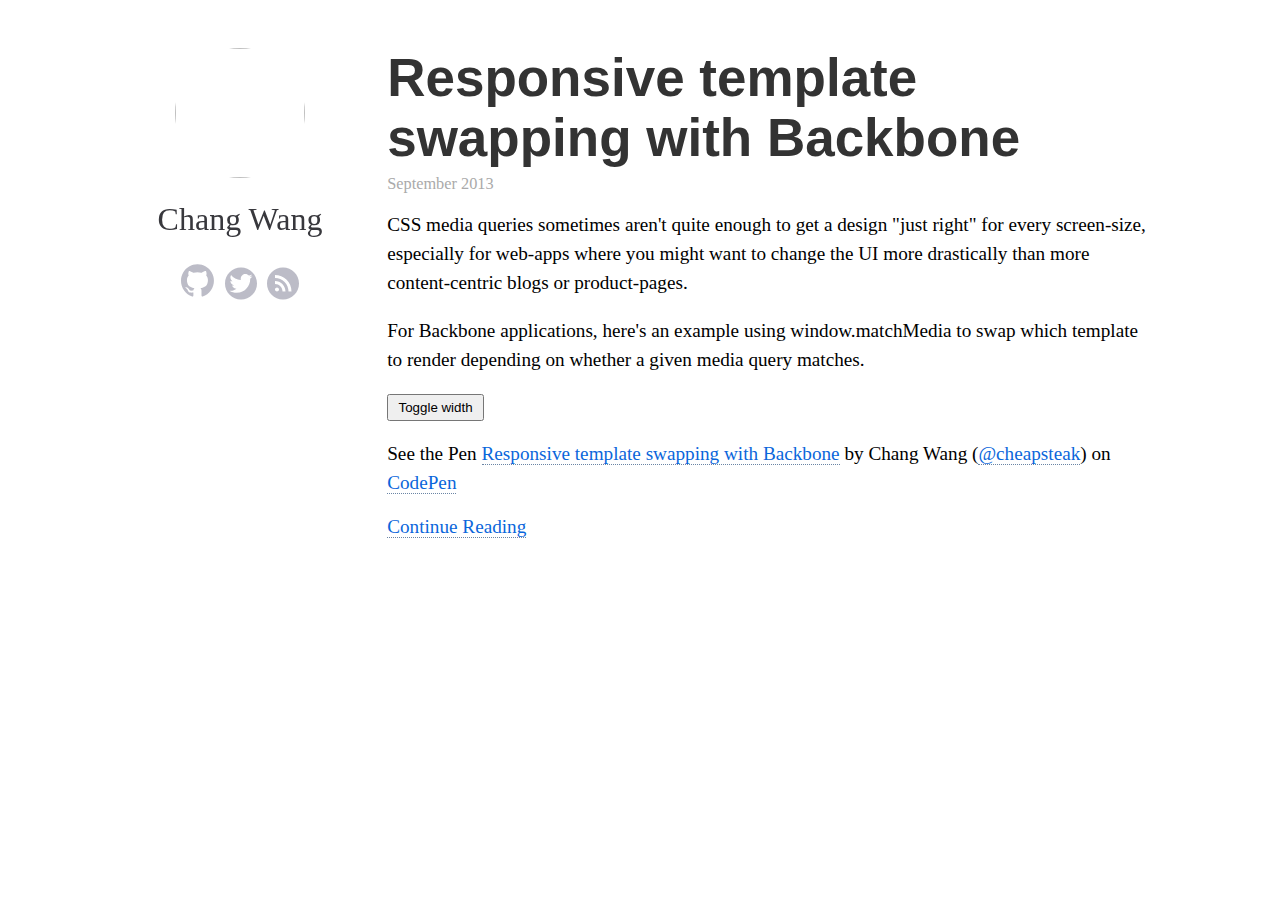
==== commit 03b3a3e8: "changed date display format. avatar greyscale filter" ====
--- a/index.html
+++ b/index.html
@@ -29,9 +29,7 @@
 <body>
   <div class="site-wrapper">
     <header class="site-header">
-        <div class="avatar-holder">
-          <a href="/"><img alt="" src="http://www.gravatar.com/avatar/7107daea85a92f08a890d6c268142043.png?size=260" class="avatar"></a>
-        </div>
+        <a href="/"><img alt="" src="http://www.gravatar.com/avatar/7107daea85a92f08a890d6c268142043.png?size=260" class="avatar"></a>
         <h1 class="heading"><a class="home-link" href="/">Chang Wang</a></h1>
         <ul class="social-icons">
           <li class="github"><a class="icon-github" href="http://github.com/cheapsteak"></a></li>
--- a/css/screen.css
+++ b/css/screen.css
@@ -171,7 +171,7 @@
 }
 
 /* line 38, ../sass/screen.sass */
-.ease-in-out, .site-header .social-icons a {
+.ease-in-out, .site-header .social-icons a, .avatar {
   -webkit-transition: all 200ms ease-in-out;
   -moz-transition: all 200ms ease-in-out;
   -o-transition: all 200ms ease-in-out;
@@ -257,29 +257,38 @@
   width: 130px;
   height: 130px;
   border-radius: 50%;
-}
-
+  -webkit-filter: grayscale(40%);
+  -moz-filter: grayscale(40%);
+  filter: grayscale(40%);
+}
 /* line 89, ../sass/screen.sass */
+.avatar:hover {
+  -webkit-filter: grayscale(22%);
+  -moz-filter: grayscale(22%);
+  filter: grayscale(22%);
+}
+
+/* line 93, ../sass/screen.sass */
 .main article {
   font-size: 120%;
   margin: 0 1em;
 }
-/* line 92, ../sass/screen.sass */
+/* line 96, ../sass/screen.sass */
 .main article time {
   display: inline-block;
   margin-top: 0.5em;
   font-size: 0.85em;
   color: #aaaaaa;
 }
-/* line 97, ../sass/screen.sass */
+/* line 101, ../sass/screen.sass */
 .main article p {
   line-height: 1.5em;
 }
-/* line 99, ../sass/screen.sass */
+/* line 103, ../sass/screen.sass */
 .main article p a {
   color: #0a66db;
 }
-/* line 102, ../sass/screen.sass */
+/* line 106, ../sass/screen.sass */
 .main h1 {
   color: #333333;
   font-family: "proxima-nova", sans-serif;
@@ -288,32 +297,32 @@
   text-align: left;
   line-height: 1.13em;
 }
-/* line 109, ../sass/screen.sass */
+/* line 113, ../sass/screen.sass */
 .main h1 a {
   color: #333333;
 }
-/* line 111, ../sass/screen.sass */
+/* line 115, ../sass/screen.sass */
 .main button {
   padding: 0.3em 0.7em;
 }
 
-/* line 114, ../sass/screen.sass */
+/* line 118, ../sass/screen.sass */
 .read-more {
   color: #0a66db;
 }
 
 /* Posts */
-/* line 121, ../sass/screen.sass */
+/* line 125, ../sass/screen.sass */
 #post pre {
   background-color: whitesmoke;
   padding: 0.8em;
   overflow: auto;
 }
-/* line 125, ../sass/screen.sass */
+/* line 129, ../sass/screen.sass */
 #post ul, #post ol {
   margin-left: 1.35em;
 }
-/* line 127, ../sass/screen.sass */
+/* line 131, ../sass/screen.sass */
 #post code {
   border: 1px solid #dddddd;
   font-size: 0.85em;
@@ -321,16 +330,16 @@
   font-family: monospace;
   line-height: 1.4;
 }
-/* line 134, ../sass/screen.sass */
+/* line 138, ../sass/screen.sass */
 #post pre code {
   border: none;
 }
 
-/* line 137, ../sass/screen.sass */
+/* line 141, ../sass/screen.sass */
 #related {
   margin-top: 2em;
 }
-/* line 139, ../sass/screen.sass */
+/* line 143, ../sass/screen.sass */
 #related h2 {
   margin-bottom: 1em;
 }
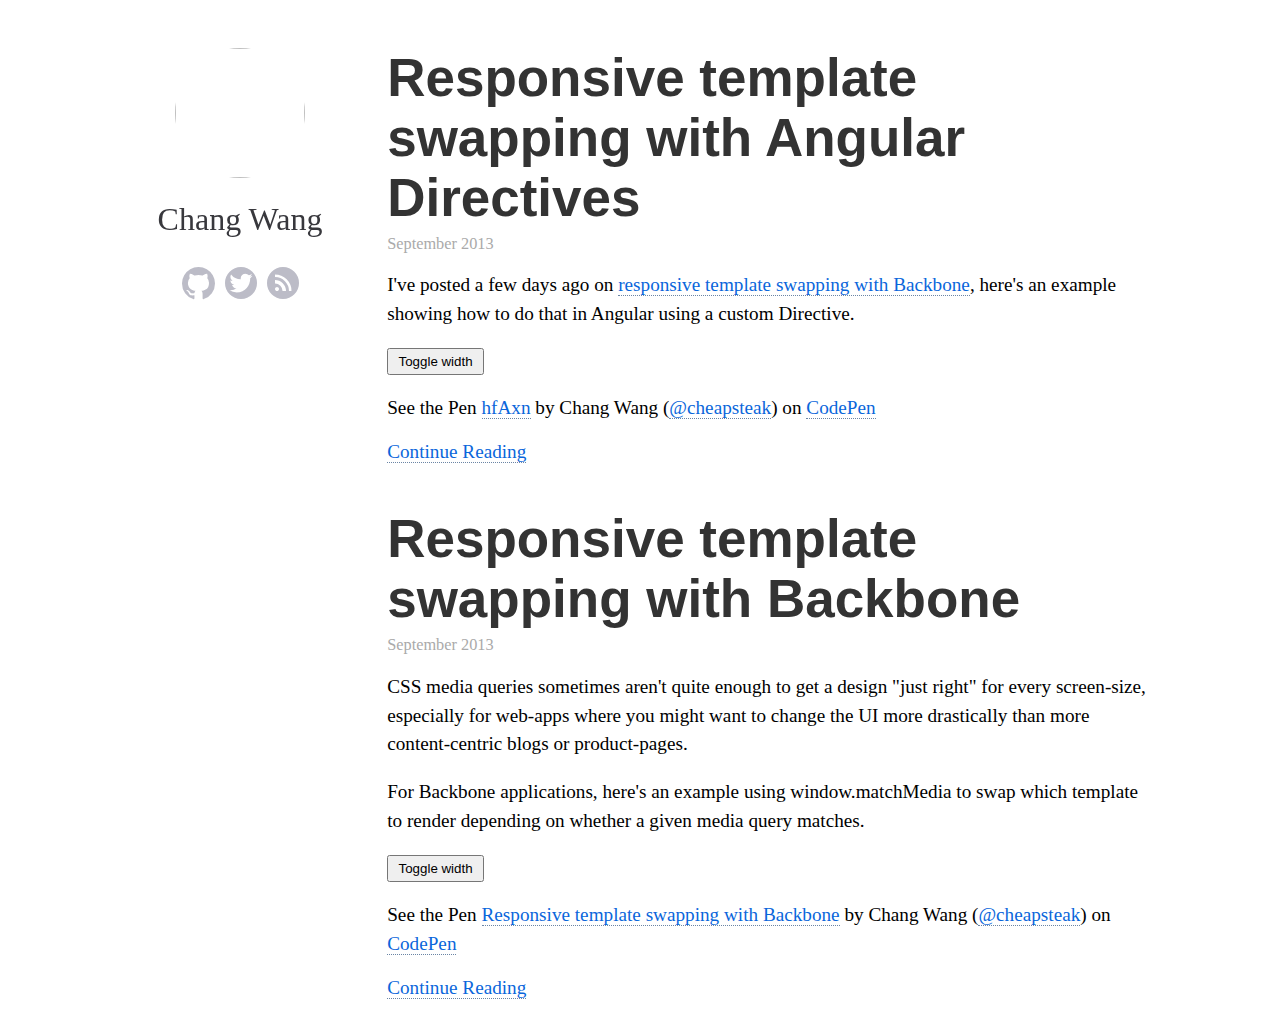
==== commit b90094bf: "IE compat issues" ====
--- a/index.html
+++ b/index.html
@@ -7,24 +7,13 @@
   <meta name="author" content="Chang Wang" />
   <link rel="stylesheet" href="/css/syntax.css" type="text/css" />
   <link rel="stylesheet" href="/css/screen.css" type="text/css" media="screen, projection" />
-
-   <!-- Typekit -->
-   <!--
-   <script type="text/javascript" src="http://use.typekit.com/jpd0pfm.js"></script>
-   <script type="text/javascript">try{Typekit.load();}catch(e){}</script>
-    -->
-  <script>
-    (function(i,s,o,g,r,a,m){i['GoogleAnalyticsObject']=r;i[r]=i[r]||function(){
-    (i[r].q=i[r].q||[]).push(arguments)},i[r].l=1*new Date();a=s.createElement(o),
-    m=s.getElementsByTagName(o)[0];a.async=1;a.src=g;m.parentNode.insertBefore(a,m)
-    })(window,document,'script','//www.google-analytics.com/analytics.js','ga');
-
-    ga('create', 'UA-43310033-1', 'cheapsteak.net');
-    ga('send', 'pageview');
-
-  </script>
   <script type="text/javascript" src="//use.typekit.net/ogq1nyq.js"></script>
   <script type="text/javascript">try{Typekit.load();}catch(e){}</script>
+  <!--[if lte IE 8]>
+      <script src="/js/html5shiv.js"></script>
+      <script src="/js/respond.min.js"></script>
+  <![endif]-->
+  <!--[if lte IE 7]><script src="/js/lte-ie7.js"></script><![endif]-->
 </head>
 <body>
   <div class="site-wrapper">
@@ -41,6 +30,39 @@
           
       <article>
         <header>
+            <h1><a href="/posts/responsive-template-swapping-with-angular">Responsive template swapping with Angular Directives</a></h1>
+            <time>September 2013</time>
+        </header>
+            <p>I've posted a few days ago on <a href="/posts/responsive-template-swapping-with-backbone">responsive template swapping with Backbone</a>, here's an example showing how to do that in Angular using a custom Directive.</p>
+
+<p><button id="angular-toggler" class="hide-mid">Toggle width</button></p>
+
+<p data-height="340" data-theme-id="1188" data-slug-hash="hfAxn" data-user="cheapsteak" data-default-tab="result" class='codepen'>See the Pen <a href='http://codepen.io/cheapsteak/pen/hfAxn'>hfAxn</a> by Chang Wang (<a href='http://codepen.io/cheapsteak'>@cheapsteak</a>) on <a href='http://codepen.io'>CodePen</a></p>
+
+
+<script async src="http://codepen.io/assets/embed/ei.js"></script>
+
+
+
+
+<script>
+    window.deferreds = window.deferreds || [];
+    window.deferreds.push(function () {
+        $('#angular-toggler').click(function () {
+            $('#cp_embed_hfAxn')
+                .addClass('ease-in-out-back force-acceleration')
+                .toggleClass('contracted');
+        });
+    });
+</script>
+
+
+
+            <a class="read-more" title="Responsive template swapping with Angular Directives" href="/posts/responsive-template-swapping-with-angular">Continue Reading</a>
+      </article>
+    
+      <article>
+        <header>
             <h1><a href="/posts/responsive-template-swapping-with-backbone">Responsive template swapping with Backbone</a></h1>
             <time>September 2013</time>
         </header>
@@ -48,7 +70,7 @@
 
 <p>For Backbone applications, here's an example using <code>window.matchMedia</code> to swap which template to render depending on whether a given media query matches.</p>
 
-<p><button class="class-toggler hide-small" data-target="#cp_embed_nBulI" data-class="contracted">Toggle width</button></p>
+<p><button id="backbone-toggler" class="hide-mid" data-target="#cp_embed_nBulI" data-class="contracted">Toggle width</button></p>
 
 <p data-height="350" data-theme-id="0" data-slug-hash="nBulI" data-user="cheapsteak" data-default-tab="result" class='codepen'>See the Pen <a href='http://codepen.io/cheapsteak/pen/nBulI'>Responsive template swapping with Backbone</a> by Chang Wang (<a href='http://codepen.io/cheapsteak'>@cheapsteak</a>) on <a href='http://codepen.io'>CodePen</a></p>
 
@@ -59,13 +81,10 @@
 <script>
     window.deferreds = window.deferreds || [];
     window.deferreds.push(function () {
-        $('.class-toggler').click(function () {
-            var target = $(this).data('target'),
-                className = $(this).data('class');
-            $(target)
+        $('#backbone-toggler').click(function () {
+            $('#cp_embed_nBulI')
                 .addClass('ease-in-out-back force-acceleration')
-                .toggleClass(className);
-            $(this).toggleClass('active');
+                .toggleClass('contracted');
         });
     });
 </script>
@@ -83,6 +102,15 @@
   if (window.deferreds) {
     $.each(window.deferreds, function (i, fn) { fn(); });
   }
+
+  (function(i,s,o,g,r,a,m){i['GoogleAnalyticsObject']=r;i[r]=i[r]||function(){
+  (i[r].q=i[r].q||[]).push(arguments)},i[r].l=1*new Date();a=s.createElement(o),
+  m=s.getElementsByTagName(o)[0];a.async=1;a.src=g;m.parentNode.insertBefore(a,m)
+  })(window,document,'script','//www.google-analytics.com/analytics.js','ga');
+
+  ga('create', 'UA-43310033-1', 'cheapsteak.net');
+  ga('send', 'pageview');
+
 </script>
 </body>
 </html>
--- a/css/screen.css
+++ b/css/screen.css
@@ -70,7 +70,7 @@
 
 @font-face {
   font-family: 'icomoon';
-  src: url([data-uri]) format("woff"), url([data-uri]) format("truetype");
+  src: url([data-uri]) format("woff"), url([data-uri]) format("truetype");
   font-weight: normal;
   font-style: normal;
 }
@@ -81,7 +81,7 @@
 you can use the generic selector below, but it's slower:
 [class*="icon-"] {
 */
-/* line 19, ../sass/icon-fonts.scss */
+/* line 26, ../sass/icon-fonts.scss */
 .icon-twitter, .icon-rss, .icon-github {
   font-family: 'icomoon';
   speak: none;
@@ -93,47 +93,47 @@
   -webkit-font-smoothing: antialiased;
 }
 
-/* line 29, ../sass/icon-fonts.scss */
+/* line 36, ../sass/icon-fonts.scss */
+.icon-github:before {
+  content: "\47";
+}
+
+/* line 39, ../sass/icon-fonts.scss */
 .icon-twitter:before {
-  content: "\e000";
-}
-
-/* line 32, ../sass/icon-fonts.scss */
+  content: "\54";
+}
+
+/* line 42, ../sass/icon-fonts.scss */
 .icon-rss:before {
-  content: "\e001";
-}
-
-/* line 35, ../sass/icon-fonts.scss */
-.icon-github:before {
-  content: "\f09b";
-}
-
-/* line 9, ../sass/screen.sass */
+  content: "\52";
+}
+
+/* line 11, ../sass/screen.sass */
 * {
   box-sizing: border-box;
 }
 
-/* line 11, ../sass/screen.sass */
+/* line 13, ../sass/screen.sass */
 a {
   text-decoration: none;
 }
 
-/* line 13, ../sass/screen.sass */
+/* line 15, ../sass/screen.sass */
 p {
   margin: 1em 0;
 }
 
-/* line 15, ../sass/screen.sass */
+/* line 17, ../sass/screen.sass */
 em {
   font-style: italic;
 }
 
-/* line 17, ../sass/screen.sass */
+/* line 19, ../sass/screen.sass */
 body {
   font-family: "ff-tisa-web-pro", Georgia, Cambria, "Times New Roman", Times, serif;
 }
 
-/* line 20, ../sass/screen.sass */
+/* line 22, ../sass/screen.sass */
 .visuallyhidden {
   border: 0;
   clip: rect(0 0 0 0);
@@ -145,23 +145,34 @@
   width: 1px;
 }
 
-/* line 29, ../sass/screen.sass */
+/* line 31, ../sass/screen.sass */
 .hide-small {
   display: inherit;
 }
-@media (max-width: 44.375em) {
-  /* line 29, ../sass/screen.sass */
+@media (max-width: 38.125em) {
+  /* line 31, ../sass/screen.sass */
   .hide-small {
     display: none;
   }
 }
 
-/* line 34, ../sass/screen.sass */
+/* line 35, ../sass/screen.sass */
+.hide-mid {
+  display: inherit;
+}
+@media (max-width: 53.75em) {
+  /* line 35, ../sass/screen.sass */
+  .hide-mid {
+    display: none;
+  }
+}
+
+/* line 40, ../sass/screen.sass */
 .dotted-underline, .main article p a, .read-more {
   border-bottom: 1px dotted #6b85a5;
 }
 
-/* line 36, ../sass/screen.sass */
+/* line 42, ../sass/screen.sass */
 .force-acceleration {
   -webkit-transform: translate3d(0, 0, 0);
   -moz-transform: translate3d(0, 0, 0);
@@ -170,7 +181,7 @@
   transform: translate3d(0, 0, 0);
 }
 
-/* line 38, ../sass/screen.sass */
+/* line 44, ../sass/screen.sass */
 .ease-in-out, .site-header .social-icons a, .avatar {
   -webkit-transition: all 200ms ease-in-out;
   -moz-transition: all 200ms ease-in-out;
@@ -178,7 +189,7 @@
   transition: all 200ms ease-in-out;
 }
 
-/* line 40, ../sass/screen.sass */
+/* line 46, ../sass/screen.sass */
 .ease-in-out-back {
   -webkit-transition: all 450ms cubic-bezier(0.68, -0.55, 0.265, 1.55);
   -moz-transition: all 450ms cubic-bezier(0.68, -0.55, 0.265, 1.55);
@@ -186,73 +197,100 @@
   transition: all 450ms cubic-bezier(0.68, -0.55, 0.265, 1.55);
 }
 
-/* line 42, ../sass/screen.sass */
+/* line 48, ../sass/screen.sass */
+.centered {
+  display: block;
+  margin: 0 auto;
+}
+
+/* line 51, ../sass/screen.sass */
 .expanded {
   width: 126% !important;
   margin-left: -13%;
 }
 
-/* line 45, ../sass/screen.sass */
+/* line 54, ../sass/screen.sass */
 .contracted {
-  width: 76% !important;
-  margin-left: 12%;
+  width: 70% !important;
+  margin-left: 15%;
 }
 
 /* Site */
-/* line 50, ../sass/screen.sass */
+/* line 60, ../sass/screen.sass */
 .site-wrapper {
   width: 90%;
   max-width: 66em;
   margin: 3em auto 2em;
-  padding-left: 16em;
-}
-
-/* line 56, ../sass/screen.sass */
+}
+@media (min-width: 71.25em) {
+  /* line 60, ../sass/screen.sass */
+  .site-wrapper {
+    padding-left: 16em;
+  }
+}
+
+/* line 67, ../sass/screen.sass */
 .site-header {
-  position: fixed;
+  text-align: center;
   width: 16em;
   margin: auto;
-  margin-left: -16em;
-  text-align: center;
-}
-/* line 62, ../sass/screen.sass */
+  margin-bottom: 2.2em;
+}
+@media (min-width: 71.25em) {
+  /* line 67, ../sass/screen.sass */
+  .site-header {
+    position: fixed;
+    margin-left: -16em;
+  }
+}
+/* line 75, ../sass/screen.sass */
 .site-header a {
   color: #38383d;
 }
-/* line 64, ../sass/screen.sass */
+/* line 77, ../sass/screen.sass */
 .site-header .heading {
   font-size: 2em;
   margin-top: 0.7em;
 }
-/* line 67, ../sass/screen.sass */
+/* line 80, ../sass/screen.sass */
 .site-header .social-icons {
   margin-top: 2em;
-}
-/* line 69, ../sass/screen.sass */
+  position: absolute;
+  top: 0;
+  right: 2em;
+}
+@media (min-width: 71.25em) {
+  /* line 80, ../sass/screen.sass */
+  .site-header .social-icons {
+    position: static;
+    right: 0;
+  }
+}
+/* line 90, ../sass/screen.sass */
 .site-header .social-icons a {
   color: #bcbcc7;
 }
-/* line 72, ../sass/screen.sass */
+/* line 93, ../sass/screen.sass */
 .site-header .social-icons a:hover {
   color: #38383d;
 }
-/* line 74, ../sass/screen.sass */
+/* line 95, ../sass/screen.sass */
 .site-header .social-icons li {
   font-size: 2em;
   display: inline-block;
-}
-/* line 77, ../sass/screen.sass */
+  vertical-align: top;
+}
+/* line 99, ../sass/screen.sass */
 .site-header .social-icons li + li {
   margin-left: 0.2em;
 }
-/* line 79, ../sass/screen.sass */
+/* line 101, ../sass/screen.sass */
 .site-header .social-icons li .icon-github {
   font-size: 1.2em;
-  line-height: 0.7em;
   display: block;
 }
 
-/* line 83, ../sass/screen.sass */
+/* line 105, ../sass/screen.sass */
 .avatar {
   width: 130px;
   height: 130px;
@@ -261,85 +299,94 @@
   -moz-filter: grayscale(40%);
   filter: grayscale(40%);
 }
-/* line 89, ../sass/screen.sass */
+/* line 111, ../sass/screen.sass */
 .avatar:hover {
   -webkit-filter: grayscale(22%);
   -moz-filter: grayscale(22%);
   filter: grayscale(22%);
 }
 
-/* line 93, ../sass/screen.sass */
+/* line 115, ../sass/screen.sass */
 .main article {
   font-size: 120%;
   margin: 0 1em;
 }
-/* line 96, ../sass/screen.sass */
+/* line 118, ../sass/screen.sass */
+.main article + article {
+  margin-top: 2.5em;
+}
+/* line 120, ../sass/screen.sass */
 .main article time {
   display: inline-block;
   margin-top: 0.5em;
   font-size: 0.85em;
   color: #aaaaaa;
 }
-/* line 101, ../sass/screen.sass */
+/* line 125, ../sass/screen.sass */
 .main article p {
   line-height: 1.5em;
 }
-/* line 103, ../sass/screen.sass */
+/* line 127, ../sass/screen.sass */
 .main article p a {
   color: #0a66db;
 }
-/* line 106, ../sass/screen.sass */
+/* line 130, ../sass/screen.sass */
 .main h1 {
   color: #333333;
   font-family: "proxima-nova", sans-serif;
-  font-size: 2.76em;
+  font-size: 2.2em;
   font-weight: 800;
   text-align: left;
   line-height: 1.13em;
 }
-/* line 113, ../sass/screen.sass */
+@media (min-width: 38.125em) {
+  /* line 130, ../sass/screen.sass */
+  .main h1 {
+    font-size: 2.76em;
+  }
+}
+/* line 139, ../sass/screen.sass */
 .main h1 a {
   color: #333333;
 }
-/* line 115, ../sass/screen.sass */
+/* line 141, ../sass/screen.sass */
 .main button {
   padding: 0.3em 0.7em;
 }
 
-/* line 118, ../sass/screen.sass */
+/* line 144, ../sass/screen.sass */
 .read-more {
   color: #0a66db;
 }
 
 /* Posts */
-/* line 125, ../sass/screen.sass */
+/* line 151, ../sass/screen.sass */
 #post pre {
   background-color: whitesmoke;
   padding: 0.8em;
   overflow: auto;
 }
-/* line 129, ../sass/screen.sass */
+/* line 155, ../sass/screen.sass */
 #post ul, #post ol {
   margin-left: 1.35em;
 }
-/* line 131, ../sass/screen.sass */
+/* line 157, ../sass/screen.sass */
 #post code {
   border: 1px solid #dddddd;
-  font-size: 0.85em;
   padding: 0 0.2em;
   font-family: monospace;
   line-height: 1.4;
 }
-/* line 138, ../sass/screen.sass */
+/* line 164, ../sass/screen.sass */
 #post pre code {
   border: none;
 }
 
-/* line 141, ../sass/screen.sass */
+/* line 167, ../sass/screen.sass */
 #related {
   margin-top: 2em;
 }
-/* line 143, ../sass/screen.sass */
+/* line 169, ../sass/screen.sass */
 #related h2 {
   margin-bottom: 1em;
 }
